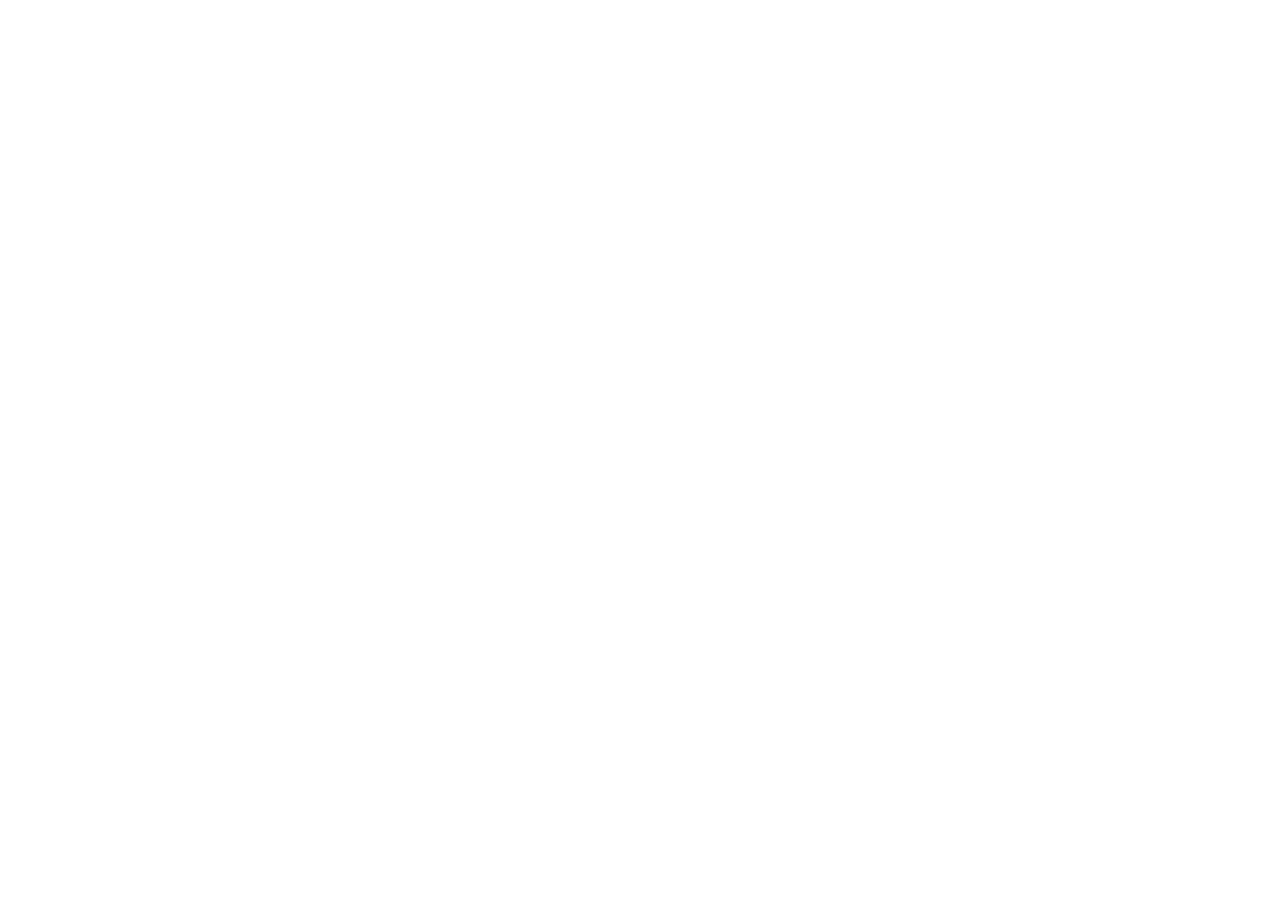
==== Desktop/fichier-html/projet4/index.html @ 793aa1d1 "first commit" ====
<html lang="fr">
  <head>
    <meta charset="UTF-8" >
    <meta http-equiv="X-UA-Compatible" content="IE=edge">
    <meta name="viewport" content="width=device-width, initial-scale=1.0">
    <title>Oh My Food</title>
    <link rel="stylesheet" href="css/style.css">
    <link rel="preconnect" href="https://fonts.googleapis.com">
    <link rel="preconnect" href="https://fonts.gstatic.com" crossorigin />
    <link
      href="https://fonts.googleapis.com/css2?family=Roboto&display=swap"
      rel="stylesheet">
  </head>
  <body></body>
</html>
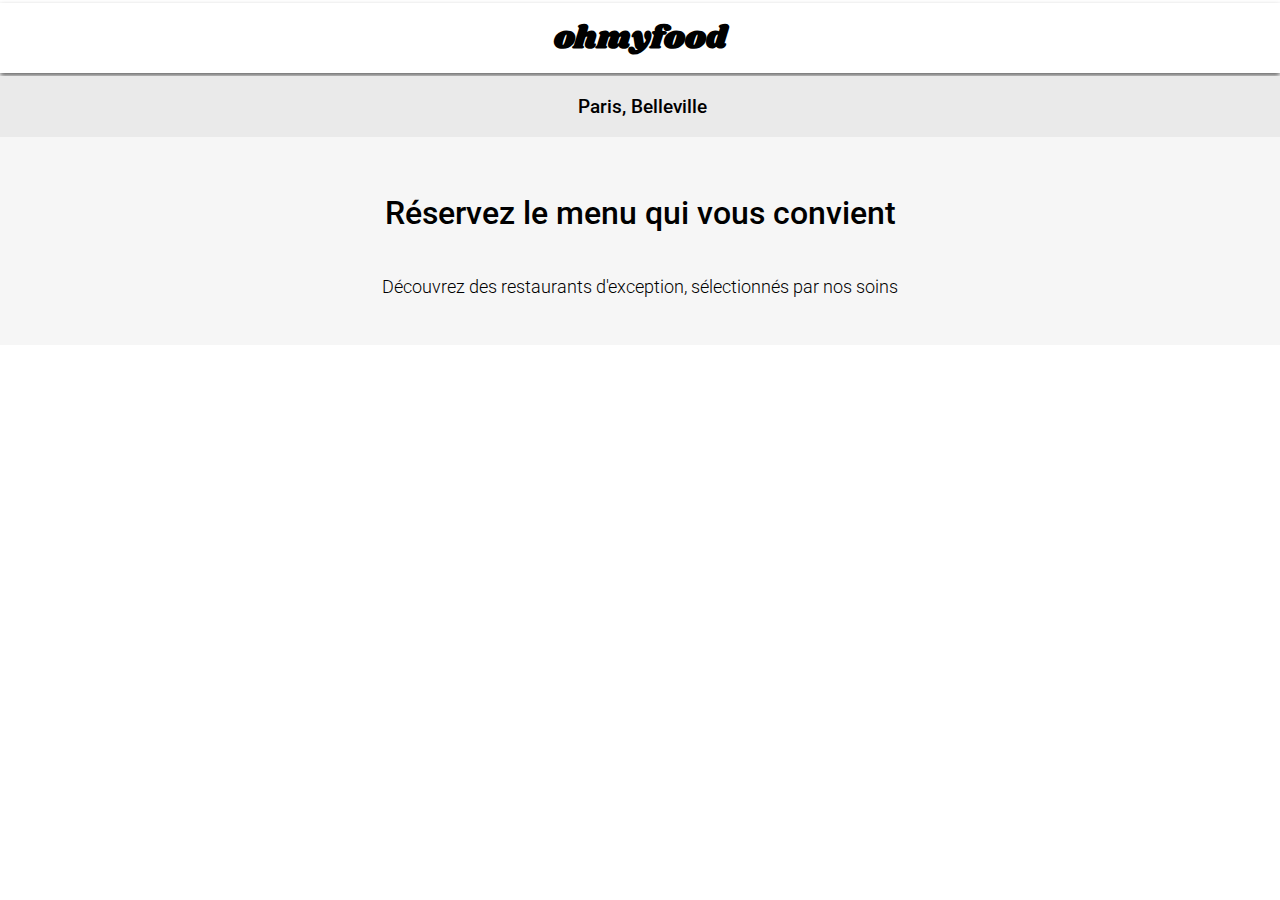
==== commit 54e62fc7: "commit for the header" ====
--- a/Desktop/fichier-html/projet4/index.html
+++ b/Desktop/fichier-html/projet4/index.html
@@ -6,10 +6,31 @@
     <title>Oh My Food</title>
     <link rel="stylesheet" href="css/style.css">
     <link rel="preconnect" href="https://fonts.googleapis.com">
-    <link rel="preconnect" href="https://fonts.gstatic.com" crossorigin />
+    <link rel="preconnect" href="https://fonts.gstatic.com" crossorigin>
+    <link rel="preconnect" href="https://fonts.googleapis.com">
+    <link rel="preconnect" href="https://fonts.gstatic.com" crossorigin>
+    <link href="https://fonts.googleapis.com/css2?family=Roboto&family=Shrikhand&display=swap" rel="stylesheet">
     <link
-      href="https://fonts.googleapis.com/css2?family=Roboto&display=swap"
-      rel="stylesheet">
+      rel="stylesheet"
+      href="https://cdnjs.cloudflare.com/ajax/libs/font-awesome/6.2.1/css/all.min.css"
+      integrity="sha512-MV7K8+y+gLIBoVD59lQIYicR65iaqukzvf/nwasF0nqhPay5w/9lJmVM2hMDcnK1OnMGCdVK+iQrJ7lzPJQd1w=="
+      crossorigin="anonymous"
+      referrerpolicy="no-referrer"
+    >
   </head>
-  <body></body>
+  <body>
+    <header>
+        <h1>ohmyfood</h1>
+    </header>
+    <main>
+        <div class="location">
+       <p >  <i class="fa-solid fa-location-dot fa-sm" style="color: #000000;"></i> Paris, Belleville</p>
+    </div>
+    <section class="conteneur-lien-menu">
+            <h2 class="titre-lien-menu">Réservez le menu qui vous convient</h2>
+            <p class="texte-lien-menu">Découvrez des restaurants d'exception, sélectionnés par nos soins</p>
+       
+    </section>
+    </main>
+  </body>
 </html>
--- a/Desktop/fichier-html/projet4/css/style.css
+++ b/Desktop/fichier-html/projet4/css/style.css
@@ -0,0 +1,58 @@
+*{
+ font-family: 'Roboto', sans-serif;
+}
+
+body{
+    margin: 0;
+    padding: 0;
+}
+
+/* header */
+h1 {
+display:flex ;
+justify-content: center;
+align-items: center;
+color: black;
+height: 70px;
+width: 100%;
+box-shadow: 0 3px 5px rgba(0,0,0,.590);
+font-family: 'Shrikhand', cursive;
+margin: 3px 0px;
+}
+
+.location {
+    background-color: #EAEAEA;
+    display: flex;
+    justify-content: center;
+   align-items: center;
+}
+.location i {
+    margin-right: 5px;
+}
+.location p {
+    
+    font-weight: 500;
+    font-size: larger ;
+}
+
+/* partie reservation*/
+
+.conteneur-lien-menu{
+    display: flex;
+    flex-direction: column;
+    justify-content: center;
+    align-items: center;
+    text-align: center;
+    background-color: #f6f6f6;
+    margin: 0;
+    padding: 30px 10px;
+}
+.titre-lien-menu {
+    font-weight: 500;
+    font-size: xx-large;
+}
+
+.texte-lien-menu{
+    font-size: large;
+    font-weight: 300;
+}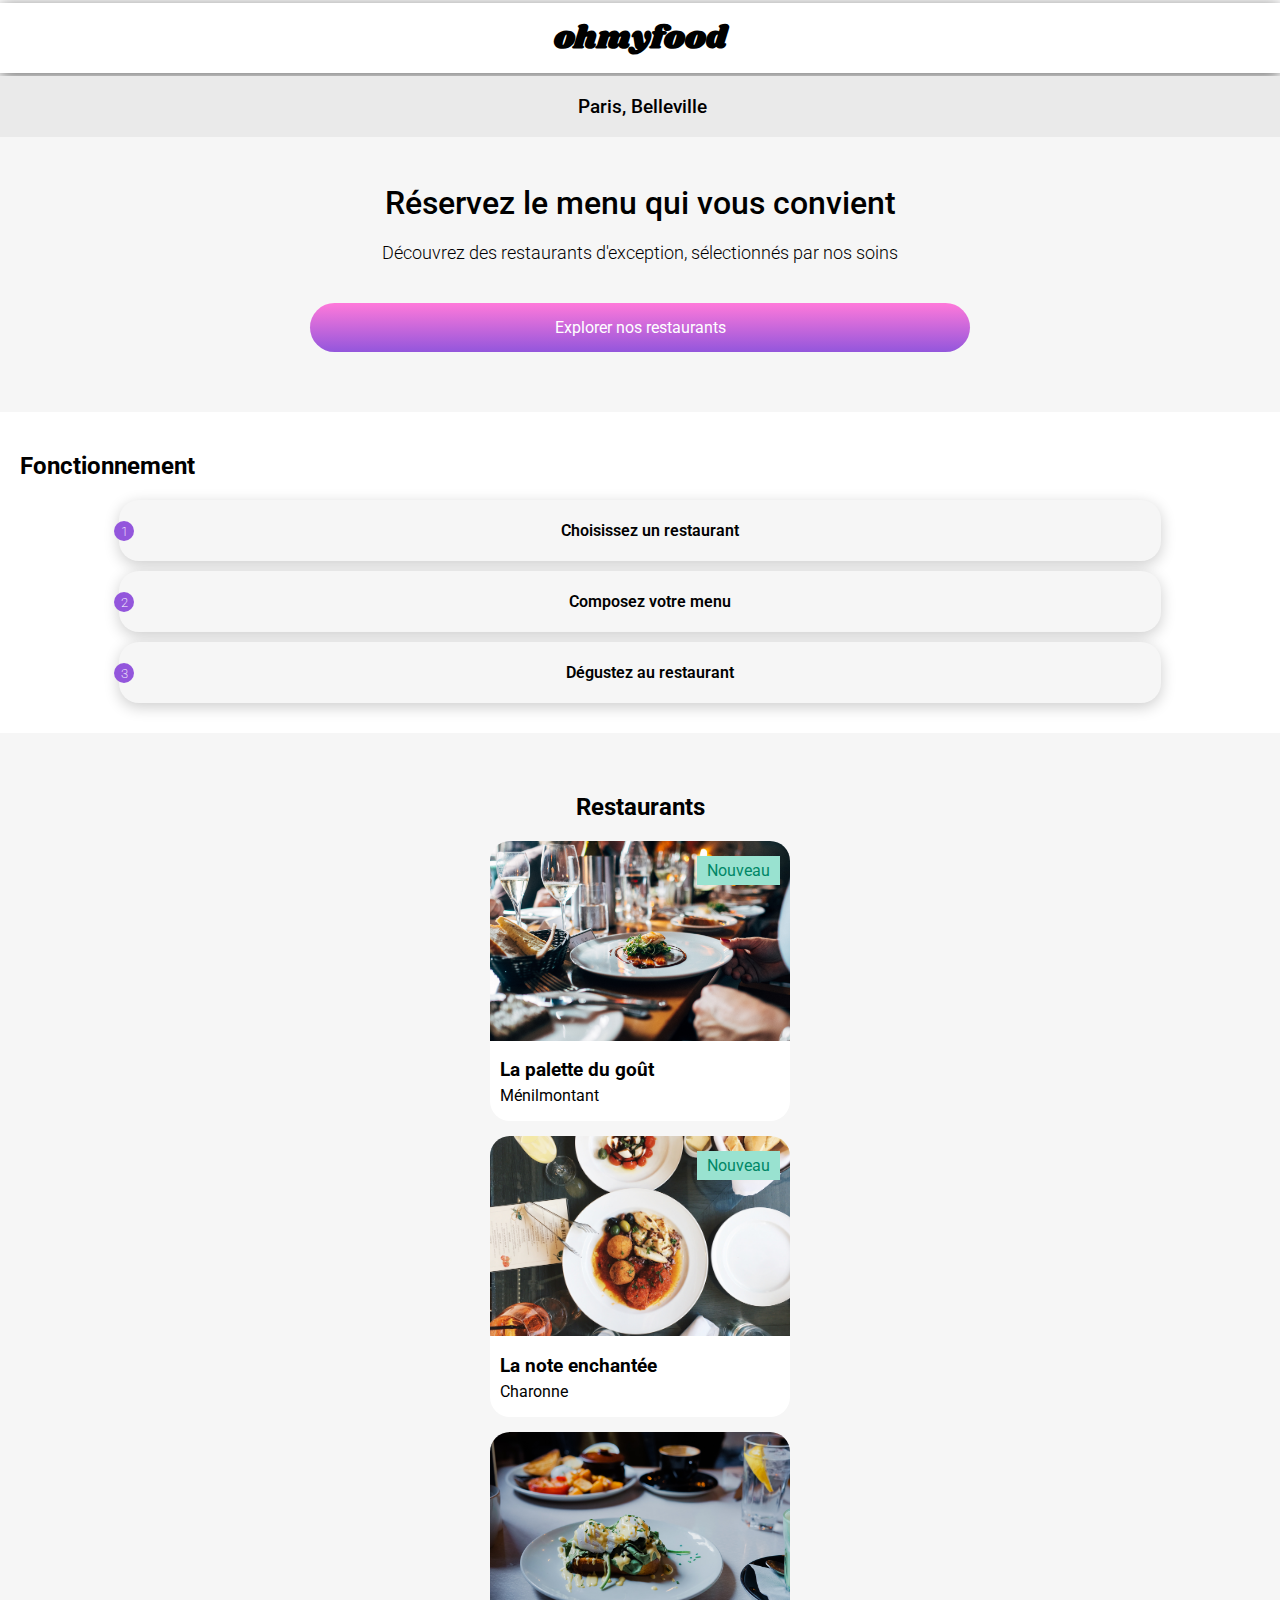
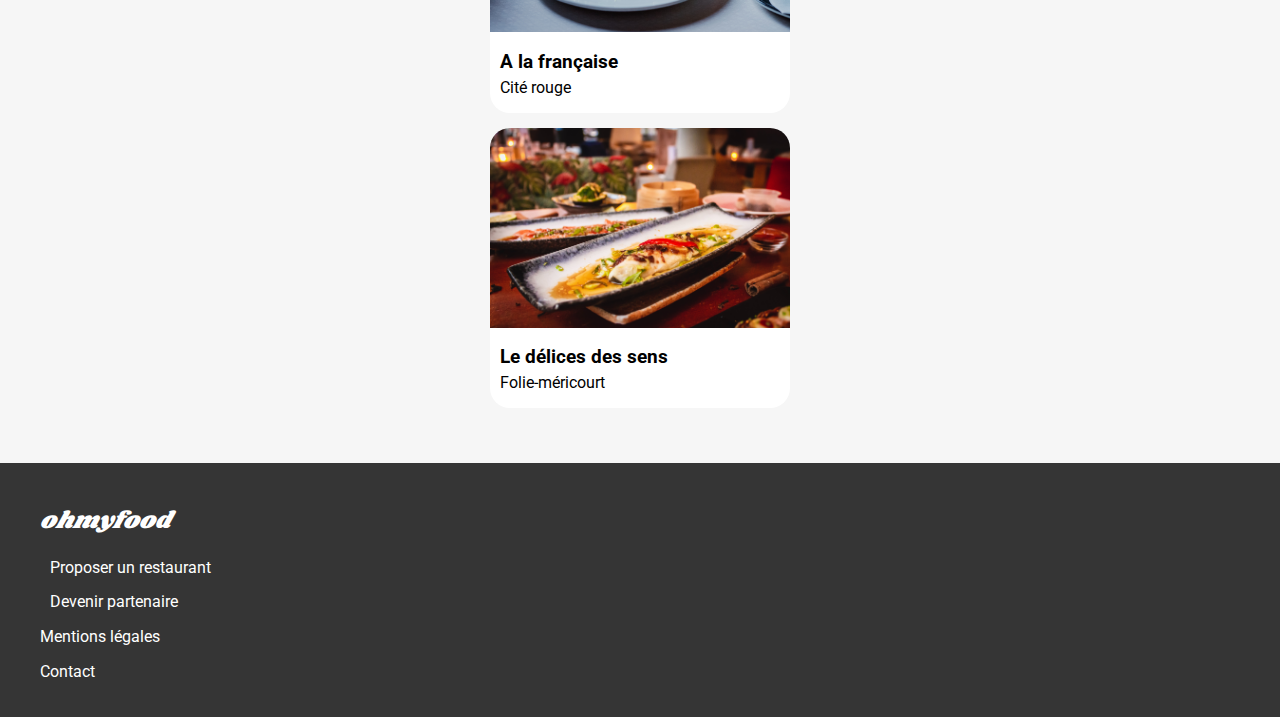
==== commit f5a5e89c: "second commit for main and footer" ====
--- a/Desktop/fichier-html/projet4/index.html
+++ b/Desktop/fichier-html/projet4/index.html
@@ -29,8 +29,75 @@
     <section class="conteneur-lien-menu">
             <h2 class="titre-lien-menu">Réservez le menu qui vous convient</h2>
             <p class="texte-lien-menu">Découvrez des restaurants d'exception, sélectionnés par nos soins</p>
+            <a class="button-lien-restaurant" href="restaurants">Explorer nos restaurants</a>
        
     </section>
+    <section class="conteneur-fonctionnement">
+        <h2>Fonctionnement</h2>
+        <div class="Fonctionnement-etape">
+            <span class="number">1</span>
+            <i class="fa-solid fa-mobile-screen-button" style="color: #a3a7ae;"></i>
+            <p>Choisissez un restaurant</p>
+        </div>
+        <div class="Fonctionnement-etape">
+            <span class="number">2</span>
+            <i class="fa-solid fa-list-ul" style="color: #a3a7ae;"></i>
+            <p>Composez votre menu</p>
+        </div>
+        <div class="Fonctionnement-etape">
+            <span class="number">3</span>
+            <i class="fa-solid fa-store" style="color: #9356dc;"></i> 
+            <p>Dégustez au restaurant</p>
+        </div>
+    </section>
+    <section class="conteneur-restaurant">
+        <h2>Restaurants</h2>
+        <article class="restaurant">
+            <span>Nouveau</span>
+            <img src="Images et textes Ohmyfood/images/restaurants/jay-wennington-N_Y88TWmGwA-unsplash.jpg" alt="La palette du goût">
+            <div class="restaurant-content">
+                <h3>La palette du goût</h3>
+                <p>Ménilmontant</p>
+            </div>
+        </article>
+        <article class="restaurant">
+            <span>Nouveau</span>
+            <img src="Images et textes Ohmyfood/images/restaurants/stil-u2Lp8tXIcjw-unsplash.jpg" alt="la note enchantée">
+            <div class="restaurant-content">
+                 <h3>La note enchantée</h3>
+                 <p>Charonne</p>
+            </div>
+        </article>
+        <article class="restaurant">
+            <img src="Images et textes Ohmyfood/images/restaurants/toa-heftiba-DQKerTsQwi0-unsplash.jpg" alt="à la française">
+            <div class="restaurant-content">
+                <h3>A la française</h3>
+                <p>Cité rouge</p>
+            </div>
+        </article>
+        <article class="restaurant">
+            <img src="Images et textes Ohmyfood/images/restaurants/louis-hansel-shotsoflouis-qNBGVyOCY8Q-unsplash.jpg" alt="le délices des sens">
+            <div class="restaurant-content">
+                <h3>Le délices des sens</h3>
+                <p>Folie-méricourt</p>
+            </div>
+        </article>
+    </section>
     </main>
+    <footer>
+        <h2>ohmyfood</h2>
+        <div class="footer-text">
+            <div class="footer-icon">
+                <i class="fa-solid fa-utensils fa-xs" style="color: #ffffff;"></i>
+                <span> Proposer un restaurant</span>
+        </div>
+            <div class="footer-icon">
+                <i class="fa-solid fa-handshake-angle fa-xs" style="color: #ffffff;"></i>
+                <span>Devenir partenaire</span>
+            </div>
+        <p>Mentions légales</p> 
+        <p>Contact</p>
+        </div>
+    </footer>
   </body>
 </html>
--- a/Desktop/fichier-html/projet4/css/style.css
+++ b/Desktop/fichier-html/projet4/css/style.css
@@ -15,7 +15,7 @@
 color: black;
 height: 70px;
 width: 100%;
-box-shadow: 0 3px 5px rgba(0,0,0,.590);
+box-shadow: 0 3px 15px rgba(0,0,0,.590);
 font-family: 'Shrikhand', cursive;
 margin: 3px 0px;
 }
@@ -45,14 +45,143 @@
     text-align: center;
     background-color: #f6f6f6;
     margin: 0;
-    padding: 30px 10px;
+    padding: 20px 10px 60px;
 }
 .titre-lien-menu {
     font-weight: 500;
     font-size: xx-large;
+    margin-bottom: 10px;
 }
 
 .texte-lien-menu{
     font-size: large;
     font-weight: 300;
+    margin: 10px 0px 40px ;
+}
+
+.button-lien-restaurant{
+    color: white;
+    width: 50%;
+    text-decoration: none;
+    background: linear-gradient(to bottom, #FF79DA,#9356DC );
+    padding: 15px;
+    border-radius: 30px;
+}
+
+/* partie fonctionnement*/
+
+.conteneur-fonctionnement{
+    display: flex;
+    flex-direction: column;
+    justify-content: center;
+    align-items: center;
+    padding: 20px;
+}
+
+.conteneur-fonctionnement h2{
+    align-self: flex-start;
+    width: 50%;
+}
+
+.fonctionnement-etape{
+    background-color: #f6f6f6;
+    border-radius: 20px;
+    padding: 5px 25px;
+    margin-bottom: 10px;
+    box-shadow: 0px 4px 15px rgba(0,0,0,.2);
+    width: 80%;
+    text-align: center;
+    font-weight: 600;   
+    display: flex;
+    flex-direction: row ;
+    justify-content: center;
+    align-items: center;
+    gap: 20px;
+    position: relative;
+}
+
+.number{
+    position: absolute;
+    top: 35%;
+    left: -5px;
+    width: 20px;
+    height: 20px;
+    background-color:#9356DC;
+    border-radius: 100%;
+    color: white;
+    font-size: small;
+    font-weight: 200;
+    display: flex;
+    justify-content: center;
+    align-items: center;
+}
+
+/* partie restaurant */
+
+.conteneur-restaurant{
+    background-color: #f6f6f6;
+    padding: 40px 0px;
+    display: flex;
+    flex-direction: column;
+    justify-content: center;
+    align-items: center;
+}
+.restaurant{
+    display: flex;
+    flex-direction: column;
+    padding-bottom: 15px;
+    position: relative;
+}
+
+.restaurant span{
+    position: absolute;
+    right: 10px;
+    top: 15px;
+    padding: 5px 10px;
+    background-color: #99E2D0;
+    color: #008766 ;
+    z-index: 1;
+}
+
+.restaurant-content{
+    background-color: white;
+    border-radius: 0px 0px 20px 20px; 
+    padding-left: 10px;
+}
+
+.restaurant-content h3{
+    margin-bottom: 0px;
+}
+.restaurant-content p {
+    margin-top: 5px;
+}
+
+article img {
+    width: 300px;
+    height: 200px;
+    object-fit: cover;
+    border-radius: 20px 20px 0px 0px;
+    
+}
+
+/* Partie Footer */
+
+footer {
+    background-color: #353535;
+    color: white;
+    padding: 20px 40px;
+}
+
+footer h2 {
+    font-family: 'Shrikhand', cursive;
+    font-style: italic;
+    font-weight: 400;
+}
+
+.footer-icon{
+    display: flex;
+    flex-direction: row;
+    align-items: center;
+    gap: 10px;
+    margin-top: 15px;
 }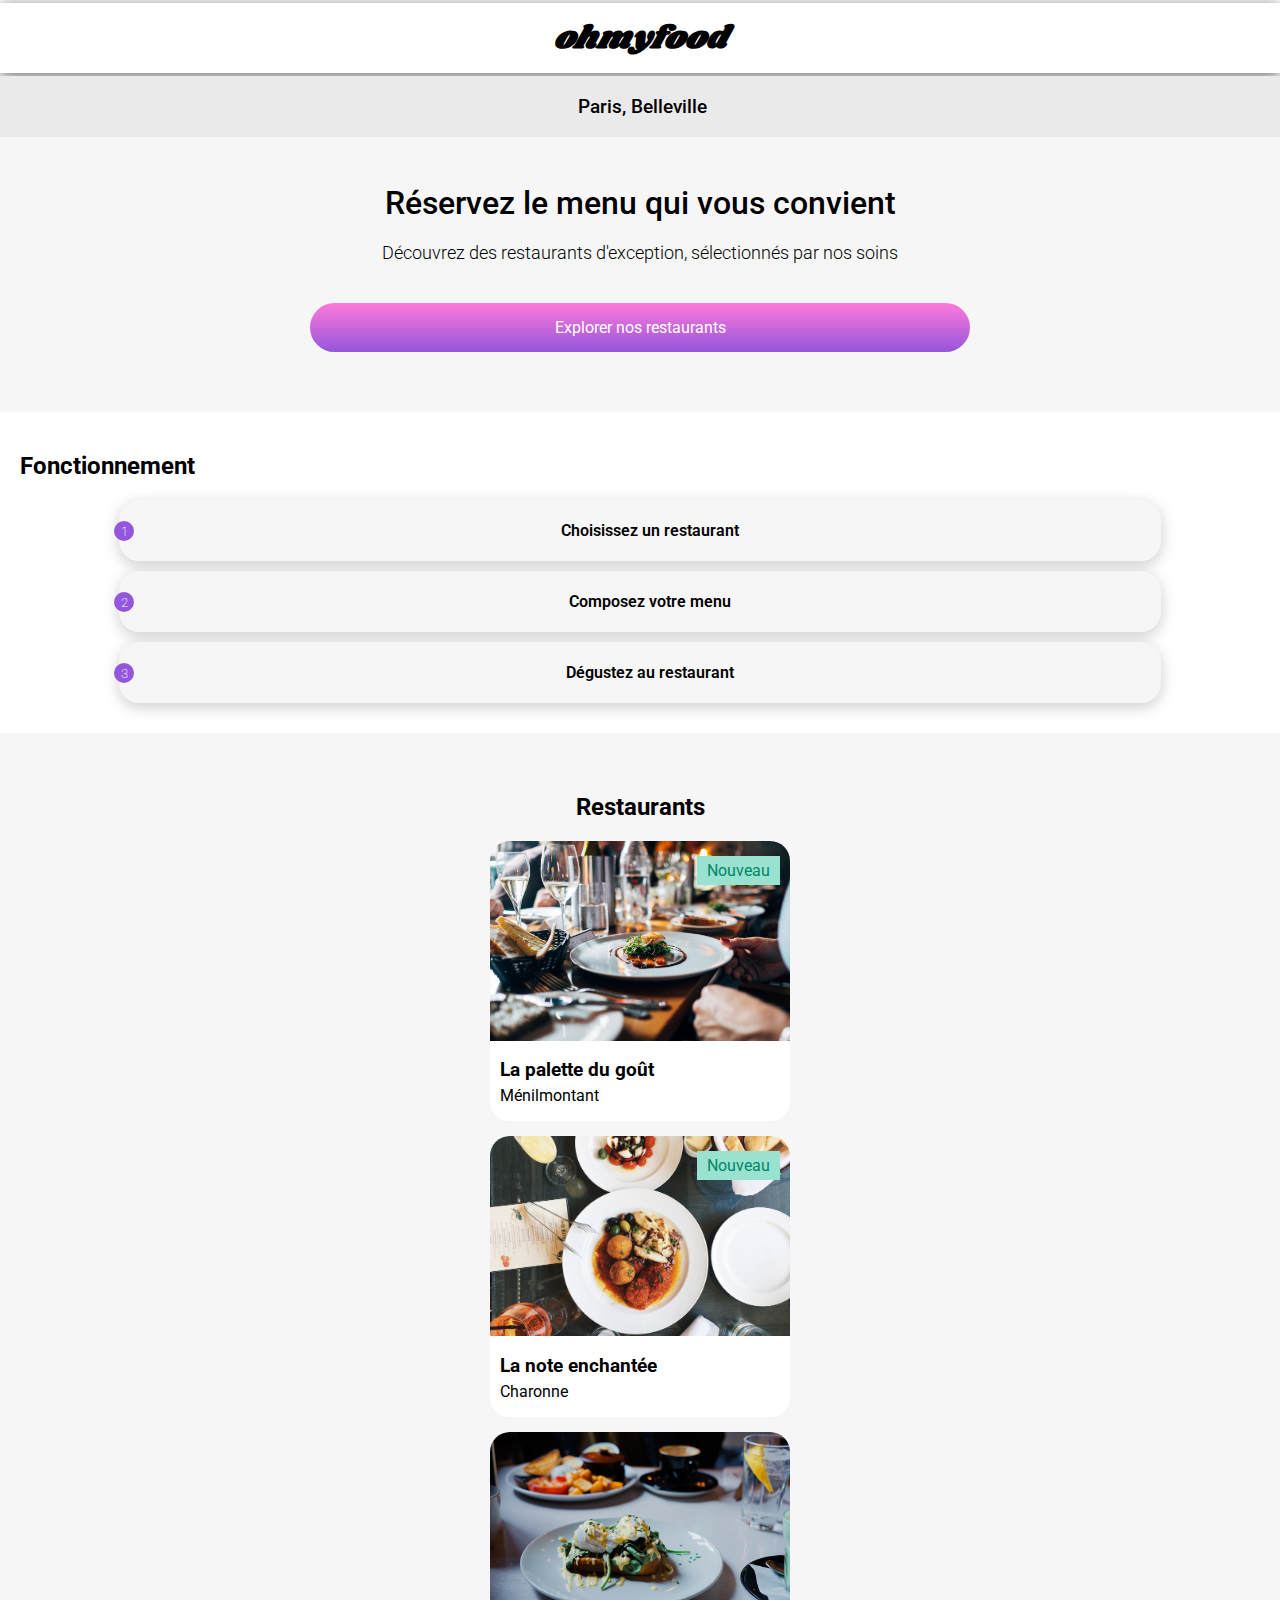
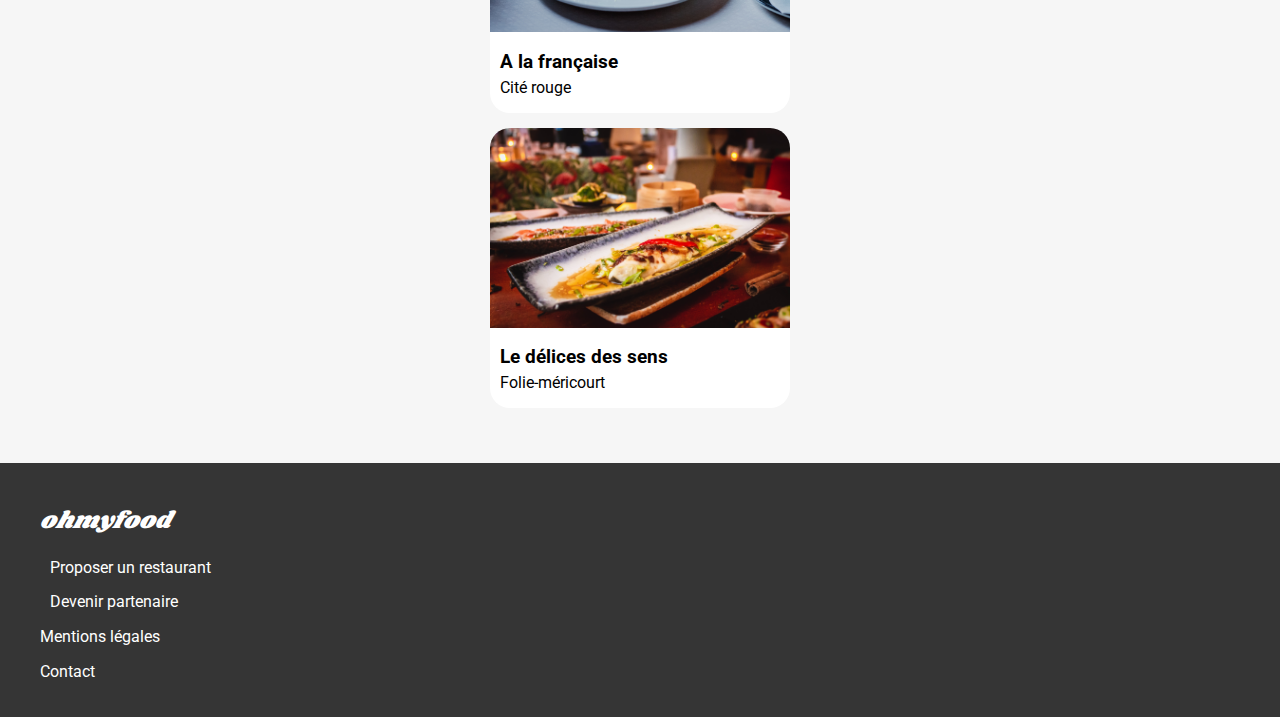
==== commit 19e019f7: "add new first menu + modif on css" ====
--- a/Desktop/fichier-html/projet4/index.html
+++ b/Desktop/fichier-html/projet4/index.html
@@ -1,3 +1,5 @@
+
+<!DOCTYPE html>
 <html lang="fr">
   <head>
     <meta charset="UTF-8" >
@@ -29,7 +31,7 @@
     <section class="conteneur-lien-menu">
             <h2 class="titre-lien-menu">Réservez le menu qui vous convient</h2>
             <p class="texte-lien-menu">Découvrez des restaurants d'exception, sélectionnés par nos soins</p>
-            <a class="button-lien-restaurant" href="restaurants">Explorer nos restaurants</a>
+            <a class="button-lien-restaurant" href="#lien-restaurants">Explorer nos restaurants</a>
        
     </section>
     <section class="conteneur-fonctionnement">
@@ -51,7 +53,7 @@
         </div>
     </section>
     <section class="conteneur-restaurant">
-        <h2>Restaurants</h2>
+        <h2 id="lien-restaurants">Restaurants</h2>
         <article class="restaurant">
             <span>Nouveau</span>
             <img src="Images et textes Ohmyfood/images/restaurants/jay-wennington-N_Y88TWmGwA-unsplash.jpg" alt="La palette du goût">
--- a/Desktop/fichier-html/projet4/css/style.css
+++ b/Desktop/fichier-html/projet4/css/style.css
@@ -17,8 +17,11 @@
 width: 100%;
 box-shadow: 0 3px 15px rgba(0,0,0,.590);
 font-family: 'Shrikhand', cursive;
+font-style: italic;
 margin: 3px 0px;
 }
+
+/** partie location **/
 
 .location {
     background-color: #EAEAEA;
@@ -76,6 +79,7 @@
     justify-content: center;
     align-items: center;
     padding: 20px;
+   
 }
 
 .conteneur-fonctionnement h2{
@@ -83,7 +87,7 @@
     width: 50%;
 }
 
-.fonctionnement-etape{
+.Fonctionnement-etape{
     background-color: #f6f6f6;
     border-radius: 20px;
     padding: 5px 25px;
@@ -184,4 +188,198 @@
     align-items: center;
     gap: 10px;
     margin-top: 15px;
+}
+
+
+/**** Page La palette du gout****/
+
+.main-page1{
+    background-color: #f6f6f6;
+}
+.header-page{
+    position: relative;
+}
+.header-back{
+    position: absolute;
+    top: 25px;
+    left: 30px;
+}
+
+.title-page1{
+    box-shadow: none;
+}
+
+.image-page1{
+    width: 100%;
+    height: 100%;
+    object-fit: cover;
+}
+
+/* partie main */
+
+.conteneur-main-page1{
+ display: flex;
+ flex-direction: column;
+ justify-content: center;
+ position: relative;
+ top: -40px;
+ background-color:#f6f6f6;
+ border-radius: 20px 20px 0px 0px;
+}
+.conteneur-main-page1 p {
+    margin: 0px;
+}
+.conteneur-main-page1 h4 {
+    margin: 0px;
+}
+.titre-page1{
+    font-family: 'Shrikhand', cursive;
+    font-size:28px;
+    font-weight: 400;
+    font-style: italic; 
+    padding: 20px;
+    margin: 0px;
+}
+
+/* partie entrée */
+
+.entrées-conteneur{
+    display: flex;
+    flex-direction: column;
+    justify-content: center;
+    align-items: center;
+    gap: 10px;
+    padding-bottom: 30px;
+    width: 100%;
+    position: relative;
+}
+
+
+.titre-entrées-page1{
+    font-weight: 100;
+   align-self: flex-start;
+   padding: 10px 15px;
+   margin: 0px;
+    text-transform: uppercase;
+}
+
+.ligne-entrées-page1{
+    border-bottom: 3px solid #99E2D0;
+    width: 45px;
+    position: absolute;
+    top: 35px;
+    left: 15px;
+}
+
+.entrées-page1{
+background-color: white;
+width: 85%;
+border-radius: 15px;
+padding: 15px;
+box-shadow: 0px 4px 15px rgba(0,0,0,.2);
+text-align: start;
+}
+
+.rangement-page1{
+    display: flex;
+    flex-direction:row ;
+    justify-content: space-between;
+    align-items: flex-end;
+}
+
+.prix-page1{
+    font-weight: 700;
+}
+
+/* partie plats */
+
+.plats-conteneur{
+    display: flex;
+    flex-direction: column;
+    justify-content: center;
+    align-items: center;
+    gap: 10px;
+    padding-bottom: 30px;
+    width: 100%;
+    position: relative;
+}
+.titre-plats-page1 {
+    font-weight: 100;
+   align-self: flex-start;
+   padding: 10px 15px;
+   margin: 0px;
+   text-transform: uppercase;
+}
+
+.ligne-plats-page1{
+    border-bottom: 3px solid #99E2D0;
+    width: 45px;
+    position: absolute;
+    top: 35px;
+    left: 15px;
+}
+
+.plats-page1 {
+    background-color: white;
+    width: 85%;
+    border-radius: 15px;
+    padding: 15px;
+    box-shadow: 0px 4px 15px rgba(0,0,0,.2);
+    text-align: start;
+}
+
+/* partie dessert */
+
+.desserts-conteneur{
+    display: flex;
+    flex-direction: column;
+    justify-content: center;
+    align-items: center;
+    gap: 10px;
+    width: 100%;
+    position: relative;
+}
+
+.titre-desserts-page1{
+    font-weight: 100;
+   align-self: flex-start;
+   padding: 10px 15px;
+   margin: 0px;
+   text-transform: uppercase;
+}
+.ligne-desserts-page1{
+    border-bottom: 3px solid #99E2D0;
+    width: 45px;
+    position: absolute;
+    top: 35px;
+    left: 15px;
+}
+
+.desserts-page1{
+    background-color: white;
+    width: 85%;
+    border-radius: 15px;
+    padding: 15px;
+    box-shadow: 0px 4px 15px rgba(0,0,0,.2);
+    text-align: start;
+}
+
+/* partie boutton page1 */
+
+.button-page1{
+    display: flex;
+    justify-content: center;
+    align-items: center;
+    padding: 40px 20px 0px 20px;
+}
+
+
+.button-commander-page1{
+    color: white;
+    width: 50%;
+    text-decoration: none;
+    background: linear-gradient(to bottom, #FF79DA,#9356DC );
+    padding: 15px;
+    border-radius: 30px;
+    text-align: center;
 }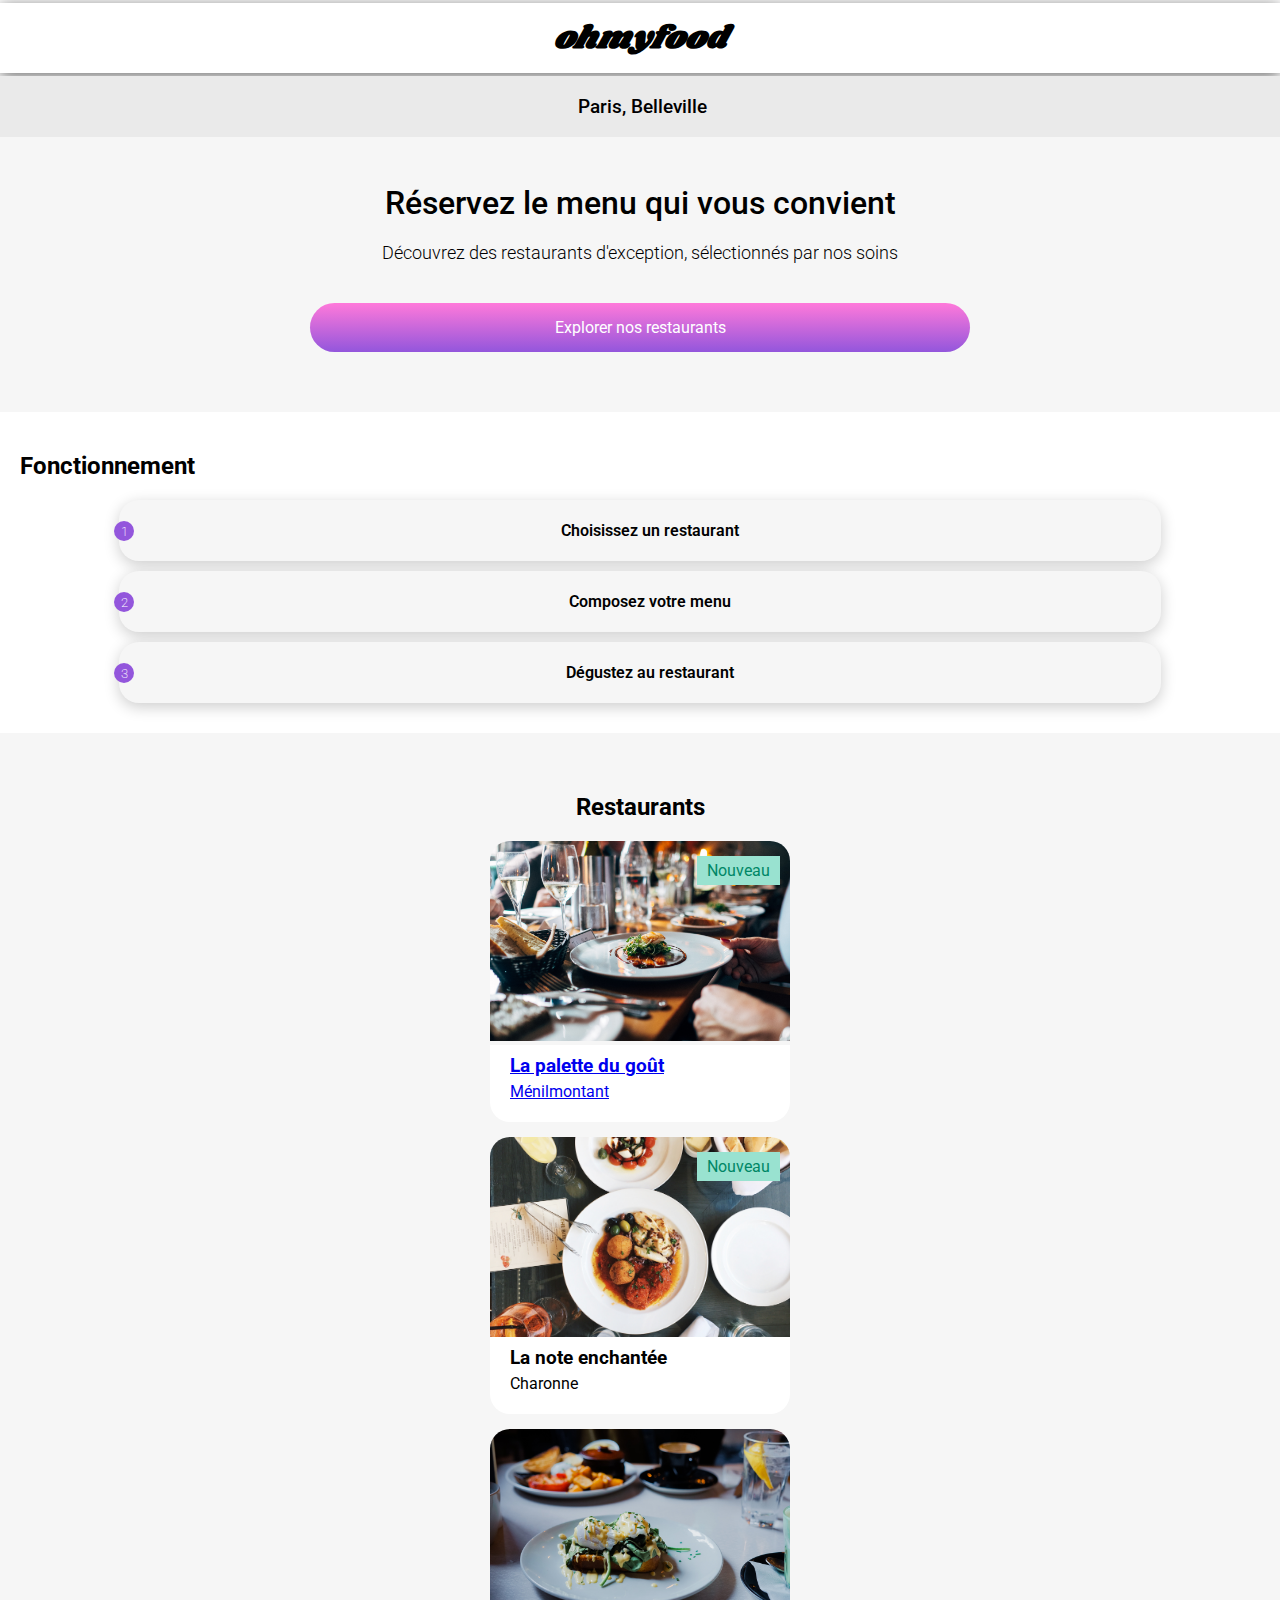
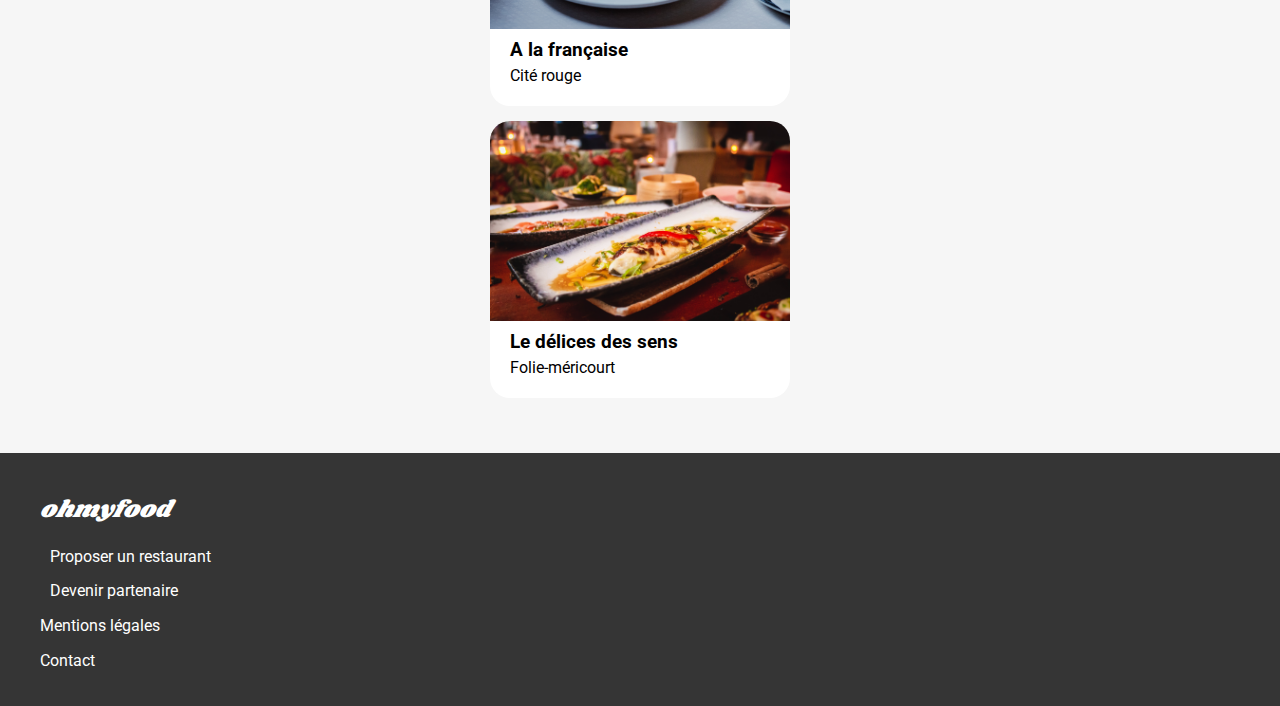
==== commit 5293f224: "add latest modif" ====
--- a/Desktop/fichier-html/projet4/index.html
+++ b/Desktop/fichier-html/projet4/index.html
@@ -54,13 +54,16 @@
     </section>
     <section class="conteneur-restaurant">
         <h2 id="lien-restaurants">Restaurants</h2>
+        <div>
         <article class="restaurant">
-            <span>Nouveau</span>
-            <img src="Images et textes Ohmyfood/images/restaurants/jay-wennington-N_Y88TWmGwA-unsplash.jpg" alt="La palette du goût">
-            <div class="restaurant-content">
-                <h3>La palette du goût</h3>
-                <p>Ménilmontant</p>
-            </div>
+            <a href="lapalettedugout.html">
+                    <span>Nouveau</span>
+                     <img src="Images et textes Ohmyfood/images/restaurants/jay-wennington-N_Y88TWmGwA-unsplash.jpg" alt="La palette du goût">
+                <div class="restaurant-content">
+                    <h3>La palette du goût</h3>
+                    <p>Ménilmontant</p>
+                </div>
+            </a>
         </article>
         <article class="restaurant">
             <span>Nouveau</span>
@@ -84,6 +87,7 @@
                 <p>Folie-méricourt</p>
             </div>
         </article>
+    </div>
     </section>
     </main>
     <footer>
--- a/Desktop/fichier-html/projet4/css/style.css
+++ b/Desktop/fichier-html/projet4/css/style.css
@@ -150,11 +150,11 @@
 .restaurant-content{
     background-color: white;
     border-radius: 0px 0px 20px 20px; 
-    padding-left: 10px;
+    padding: 10px 10px 5px 20px;
 }
 
 .restaurant-content h3{
-    margin-bottom: 0px;
+    margin: 0px;
 }
 .restaurant-content p {
     margin-top: 5px;
@@ -213,6 +213,12 @@
     width: 100%;
     height: 100%;
     object-fit: cover;
+}
+
+.image-page3{
+    width: 100%;
+    height: 230px;
+    object-fit: cover; 
 }
 
 /* partie main */
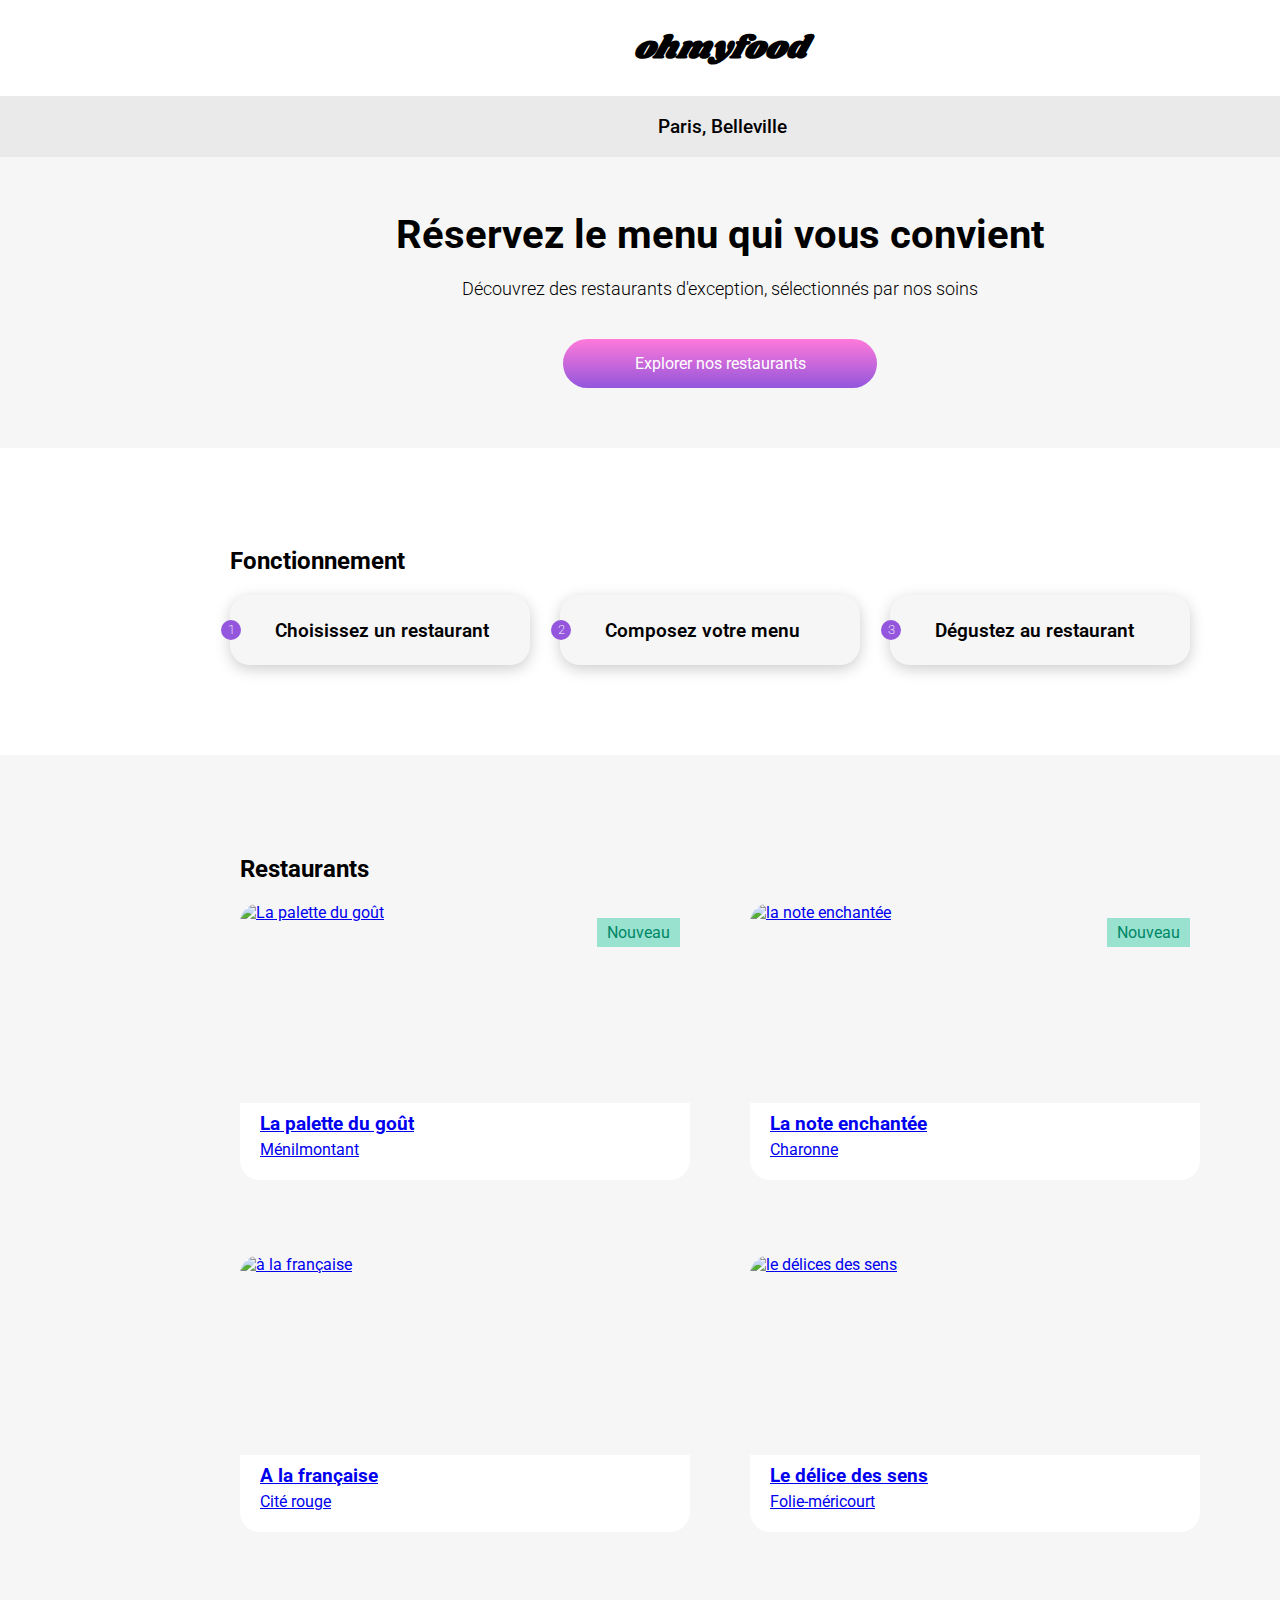
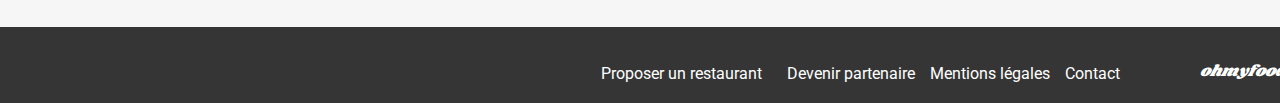
==== commit 03b8ddcd: "add media queries for tablette and desktop" ====
--- a/Desktop/fichier-html/projet4/index.html
+++ b/Desktop/fichier-html/projet4/index.html
@@ -1,4 +1,3 @@
-
 <!DOCTYPE html>
 <html lang="fr">
   <head>
@@ -36,6 +35,7 @@
     </section>
     <section class="conteneur-fonctionnement">
         <h2>Fonctionnement</h2>
+        <div class="media-rangement-fonctionnement">
         <div class="Fonctionnement-etape">
             <span class="number">1</span>
             <i class="fa-solid fa-mobile-screen-button" style="color: #a3a7ae;"></i>
@@ -51,58 +51,68 @@
             <i class="fa-solid fa-store" style="color: #9356dc;"></i> 
             <p>Dégustez au restaurant</p>
         </div>
+        </div>
     </section>
     <section class="conteneur-restaurant">
         <h2 id="lien-restaurants">Restaurants</h2>
-        <div>
-        <article class="restaurant">
+       <div class="media-rangement-restaurant">
+           
             <a href="lapalettedugout.html">
+            <article class="restaurant">
                     <span>Nouveau</span>
-                     <img src="Images et textes Ohmyfood/images/restaurants/jay-wennington-N_Y88TWmGwA-unsplash.jpg" alt="La palette du goût">
+                     <img src="Images-et-textes-Ohmyfood/images/restaurants/jay-wennington-N_Y88TWmGwA-unsplash.jpg" alt="La palette du goût">
                 <div class="restaurant-content">
                     <h3>La palette du goût</h3>
                     <p>Ménilmontant</p>
                 </div>
-            </a>
-        </article>
-        <article class="restaurant">
-            <span>Nouveau</span>
-            <img src="Images et textes Ohmyfood/images/restaurants/stil-u2Lp8tXIcjw-unsplash.jpg" alt="la note enchantée">
-            <div class="restaurant-content">
-                 <h3>La note enchantée</h3>
-                 <p>Charonne</p>
-            </div>
-        </article>
-        <article class="restaurant">
-            <img src="Images et textes Ohmyfood/images/restaurants/toa-heftiba-DQKerTsQwi0-unsplash.jpg" alt="à la française">
-            <div class="restaurant-content">
-                <h3>A la française</h3>
-                <p>Cité rouge</p>
-            </div>
-        </article>
-        <article class="restaurant">
-            <img src="Images et textes Ohmyfood/images/restaurants/louis-hansel-shotsoflouis-qNBGVyOCY8Q-unsplash.jpg" alt="le délices des sens">
-            <div class="restaurant-content">
-                <h3>Le délices des sens</h3>
-                <p>Folie-méricourt</p>
-            </div>
-        </article>
-    </div>
+            </article>
+        </a>
+
+        <a href="lanoteenchantée.html">
+            <article class="restaurant">
+                    <span>Nouveau</span>
+                    <img src="Images-et-textes-Ohmyfood/images/restaurants/stil-u2Lp8tXIcjw-unsplash.jpg" alt="la note enchantée">
+                <div class="restaurant-content">
+                    <h3>La note enchantée</h3>
+                    <p>Charonne</p>
+                </div>
+            </article>
+        </a>
+
+        <a href="alafrancaise.html">
+            <article class="restaurant">
+                    <img src="Images-et-textes-Ohmyfood/images/restaurants/toa-heftiba-DQKerTsQwi0-unsplash.jpg" alt="à la française">
+                <div class="restaurant-content">
+                    <h3>A la française</h3>
+                    <p>Cité rouge</p>
+                </div>
+            </article>
+        </a>
+        <a href="ledelicedessens.html">
+            <article class="restaurant">
+                    <img src="Images-et-textes-Ohmyfood/images/restaurants/louis-hansel-shotsoflouis-qNBGVyOCY8Q-unsplash.jpg" alt="le délices des sens">
+                <div class="restaurant-content">
+                    <h3>Le délice des sens</h3>
+                    <p>Folie-méricourt</p>
+                </div>
+            </article>
+        </a>
+      </div>
     </section>
     </main>
     <footer>
         <h2>ohmyfood</h2>
         <div class="footer-text">
-            <div class="footer-icon">
-                <i class="fa-solid fa-utensils fa-xs" style="color: #ffffff;"></i>
-                <span> Proposer un restaurant</span>
-        </div>
-            <div class="footer-icon">
-                <i class="fa-solid fa-handshake-angle fa-xs" style="color: #ffffff;"></i>
-                <span>Devenir partenaire</span>
-            </div>
-        <p>Mentions légales</p> 
-        <p>Contact</p>
+                <div class="footer-icon">
+                    <i class="fa-solid fa-utensils fa-xs" style="color: #ffffff;"></i>
+                    <span> Proposer un restaurant</span>
+                </div>
+                <div class="footer-icon">
+                    <i class="fa-solid fa-handshake-angle fa-xs" style="color: #ffffff;"></i>
+                    <span>Devenir partenaire</span>
+                </div>
+                    <p>Mentions légales</p> 
+                    <p>Contact</p>
         </div>
     </footer>
   </body>
--- a/Desktop/fichier-html/projet4/css/style.css
+++ b/Desktop/fichier-html/projet4/css/style.css
@@ -69,7 +69,15 @@
     background: linear-gradient(to bottom, #FF79DA,#9356DC );
     padding: 15px;
     border-radius: 30px;
-}
+    transition-duration: 400ms;
+    }
+    .button-lien-restaurant:hover {
+        transition: all 400ms ease-in-out;
+        box-shadow: 4px 4px 10px rgb(0, 0, 0, 0.25);
+        opacity: 0.8;
+
+    }
+
 
 /* partie fonctionnement*/
 
@@ -388,4 +396,139 @@
     padding: 15px;
     border-radius: 30px;
     text-align: center;
+    transition-duration: 400ms;
+}
+
+.button-commander-page1:hover {
+    transition: all 400ms ease-in-out;
+    box-shadow: 4px 4px 10px rgb(0, 0, 0, 0.25);
+    opacity: 0.8;
+}
+
+/*** Partie media queries tablette***/
+
+@media screen and (min-width: 768px) {
+body{
+    width: 1024px;
+}
+h1 {
+    height: 90px;
+    box-shadow: none;
+}
+
+.titre-lien-menu{
+    font-size: 40px;
+    font-weight: 700;
+    font-style: normal;
+}
+
+.button-lien-restaurant{
+    width: 20%;
+}
+
+.conteneur-fonctionnement{
+    display: flex;
+    flex-direction:column;
+    padding: 80px;
+}
+
+.media-rangement-fonctionnement{
+    display: flex;
+    flex-direction: row;
+    gap: 30px;
+    width: 100%;
+}
+
+.Fonctionnement-etape{
+    width: 220px;
+    height: 60px;
+    justify-content: flex-start;
+}
+.Fonctionnement-etape p{
+    font-size: larger;
+}
+.number{
+    left: -9px;
+}
+
+/** main **/
+.conteneur-restaurant{
+    padding: 80px;
+}
+.conteneur-restaurant h2{
+    align-self: flex-start;
+}
+
+.media-rangement-restaurant{
+    display: grid;
+    grid-template-columns: 400px 400px;
+    gap: 60px;
+
+}
+
+.restaurant {
+    width: 100%;
+}
+.restaurant img{
+    width: 100%;
+}
+
+/*** footer***/
+
+footer{
+    display: flex;
+    flex-direction: row-reverse;
+    align-items: flex-end;
+    gap: 80px;
+}
+footer h2{
+    margin-bottom: 0px;
+    font-size: medium;
+    
+}
+
+.footer-text {
+    display: flex;
+    flex-direction: row;
+    align-items: flex-end;
+    gap: 15px;
+}
+
+.footer-text p{
+margin-bottom: 0px;
+}
+
+}
+
+
+
+/**** media queries desktop ****/
+
+
+@media screen and (min-width:1024px){
+    body{
+      
+        width: 1440px;
+    }
+
+.conteneur-fonctionnement {
+  padding-left: 230px;
+}
+
+
+
+.Fonctionnement-etape{
+    width: 250px;
+}
+
+.conteneur-restaurant h2 {
+    padding-left: 160px;
+}
+.media-rangement-restaurant{
+    grid-template-columns: 450px 450px;
+}
+footer h2 {
+    width: 200px;
+}
+
 }